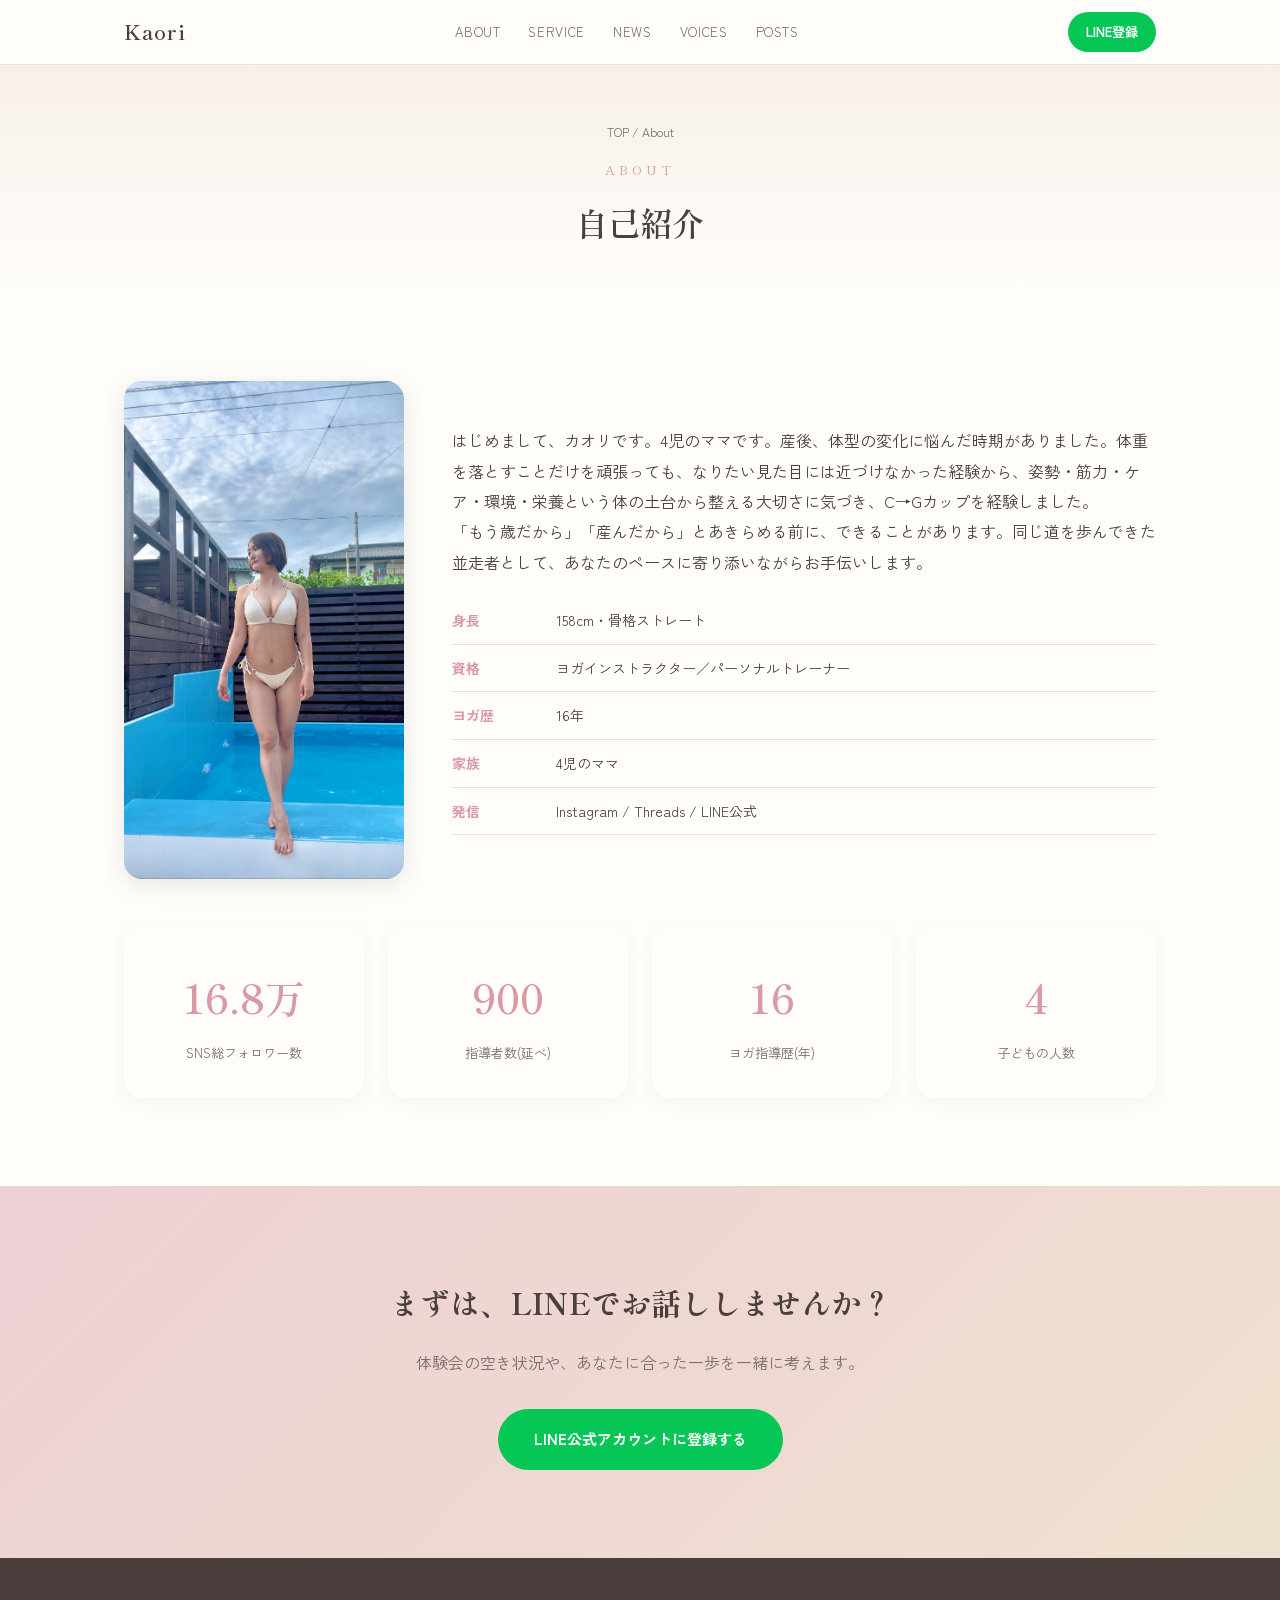
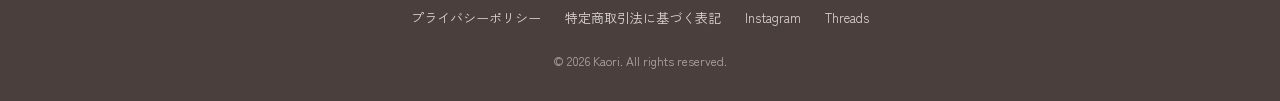
==== about.html @ bdfbbbd7 "CVサイト初版 自己紹介・サービス紹介・お知らせ・受講生の声・おすすめ投稿の5ページ構成  Co-Authored-By: Claude Sonnet 5 <noreply@anthropic.com" ====
<!DOCTYPE html>
<html lang="ja">
<head>
<meta charset="UTF-8">
<meta name="viewport" content="width=device-width, initial-scale=1.0">
<title>自己紹介｜カオリ</title>
<meta name="description" content="4児のママ・カオリのプロフィール。産後の体型変化をきっかけに、姿勢・筋力・ケア・環境・栄養から整える育乳ボディメイクでC→Gカップを経験しました。">
<link rel="stylesheet" href="style.css">
</head>
<body>

<header class="site-header">
  <div class="wrap">
    <a href="index.html" class="logo">Kaori</a>
    <nav class="nav-links">
      <a href="about.html">ABOUT</a>
      <a href="service.html">SERVICE</a>
      <a href="news.html">NEWS</a>
      <a href="voices.html">VOICES</a>
      <a href="posts.html">POSTS</a>
    </nav>
    <a href="https://lin.ee/Obkgg8k" class="header-cta" target="_blank" rel="noopener">LINE登録</a>
  </div>
</header>

<section class="page-hero">
  <div class="wrap">
    <p class="breadcrumb"><a href="index.html">TOP</a> / About</p>
    <p class="en">About</p>
    <h1>自己紹介</h1>
  </div>
</section>

<section>
  <div class="wrap">
    <div class="about-grid">
      <img src="assets/IMG_3748.jpeg" alt="カオリ プロフィール写真" class="about-photo">
      <div>
        <p>はじめまして、カオリです。4児のママです。産後、体型の変化に悩んだ時期がありました。体重を落とすことだけを頑張っても、なりたい見た目には近づけなかった経験から、姿勢・筋力・ケア・環境・栄養という体の土台から整える大切さに気づき、C→Gカップを経験しました。</p>
        <p>「もう歳だから」「産んだから」とあきらめる前に、できることがあります。同じ道を歩んできた並走者として、あなたのペースに寄り添いながらお手伝いします。</p>
        <ul class="about-list">
          <li><strong>身長</strong>158cm・骨格ストレート</li>
          <li><strong>資格</strong>ヨガインストラクター／パーソナルトレーナー</li>
          <li><strong>ヨガ歴</strong>16年</li>
          <li><strong>家族</strong>4児のママ</li>
          <li><strong>発信</strong>Instagram / Threads / LINE公式</li>
        </ul>
      </div>
    </div>
    <div class="numbers-grid" style="margin-top:48px;">
      <div class="number-card"><div class="num">16.8万</div><div class="label">SNS総フォロワー数</div></div>
      <div class="number-card"><div class="num">900</div><div class="label">指導者数(延べ)</div></div>
      <div class="number-card"><div class="num">16</div><div class="label">ヨガ指導歴(年)</div></div>
      <div class="number-card"><div class="num">4</div><div class="label">子どもの人数</div></div>
    </div>
  </div>
</section>

<section class="final-cta">
  <div class="wrap">
    <h2>まずは、LINEでお話ししませんか？</h2>
    <p>体験会の空き状況や、あなたに合った一歩を一緒に考えます。</p>
    <a href="https://lin.ee/Obkgg8k" class="btn btn-line" target="_blank" rel="noopener">LINE公式アカウントに登録する</a>
  </div>
</section>

<footer>
  <div class="wrap">
    <div class="foot-links">
      <a href="privacy.html">プライバシーポリシー</a>
      <a href="tokusho.html">特定商取引法に基づく表記</a>
      <a href="https://www.instagram.com/" target="_blank" rel="noopener">Instagram</a>
      <a href="https://www.threads.net/" target="_blank" rel="noopener">Threads</a>
    </div>
    <p class="copyright">&copy; 2026 Kaori. All rights reserved.</p>
  </div>
</footer>

</body>
</html>
---- style.css ----
@import url('https://fonts.googleapis.com/css2?family=Shippori+Mincho:wght@400;500;600&family=Zen+Kaku+Gothic+New:wght@400;500;700&display=swap');

:root {
  --pink: #eecfd4;
  --pink-deep: #d99aa4;
  --beige: #f7f0e8;
  --beige-deep: #eee1cf;
  --ink: #4a3f3d;
  --ink-soft: #7a6d6a;
  --white: #fffdfa;
  --line-green: #06c755;
  --radius: 18px;
  --serif: 'Shippori Mincho', serif;
  --sans: 'Zen Kaku Gothic New', sans-serif;
}

* { box-sizing: border-box; margin: 0; padding: 0; }

html { scroll-behavior: smooth; }

body {
  font-family: var(--sans);
  color: var(--ink);
  background: var(--white);
  line-height: 1.9;
  font-size: 16px;
  -webkit-font-smoothing: antialiased;
}

img { max-width: 100%; display: block; }

.wrap { max-width: 1080px; margin: 0 auto; padding: 0 24px; }

a { color: inherit; text-decoration: none; }

/* ---------- placeholder photo boxes ---------- */
.ph {
  display: flex;
  align-items: center;
  justify-content: center;
  text-align: center;
  background: repeating-linear-gradient(135deg, var(--beige-deep), var(--beige-deep) 10px, var(--beige) 10px, var(--beige) 20px);
  border: 1px dashed var(--pink-deep);
  border-radius: var(--radius);
  color: var(--ink-soft);
  font-size: 13px;
  padding: 16px;
  line-height: 1.6;
}

/* ---------- header ---------- */
.site-header {
  position: sticky;
  top: 0;
  z-index: 100;
  background: rgba(255, 253, 250, 0.92);
  backdrop-filter: blur(6px);
  border-bottom: 1px solid var(--beige-deep);
}
.site-header .wrap {
  display: flex;
  align-items: center;
  justify-content: space-between;
  height: 64px;
}
.logo {
  font-family: var(--serif);
  font-size: 20px;
  letter-spacing: 0.05em;
  font-weight: 600;
}
.nav-links {
  display: flex;
  gap: 28px;
  font-size: 13px;
  letter-spacing: 0.05em;
}
.nav-links a { color: var(--ink-soft); }
.nav-links a:hover { color: var(--pink-deep); }
.header-cta {
  display: inline-flex;
  align-items: center;
  gap: 6px;
  background: var(--line-green);
  color: #fff;
  padding: 8px 18px;
  border-radius: 999px;
  font-size: 13px;
  font-weight: 700;
}
.nav-toggle { display: none; }

/* ---------- hero ---------- */
.hero {
  padding: 64px 0 56px;
  background: linear-gradient(180deg, var(--beige) 0%, var(--white) 100%);
  text-align: center;
}
.hero .ph {
  width: 220px;
  height: 220px;
  border-radius: 50%;
  margin: 0 auto 28px;
}
.hero-photo {
  width: 220px;
  height: 220px;
  border-radius: 50%;
  object-fit: cover;
  margin: 0 auto 28px;
  box-shadow: 0 6px 24px rgba(74,63,61,0.12);
}
.hero .eyebrow {
  font-size: 13px;
  letter-spacing: 0.2em;
  color: var(--pink-deep);
  font-weight: 700;
  margin-bottom: 14px;
}
.hero h1 {
  font-family: var(--serif);
  font-size: clamp(28px, 5vw, 44px);
  font-weight: 600;
  line-height: 1.5;
  margin-bottom: 18px;
}
.hero h1 span { color: var(--pink-deep); }
.hero p.lead {
  max-width: 520px;
  margin: 0 auto 32px;
  color: var(--ink-soft);
  font-size: 15px;
}

/* ---------- page hero (サブページ見出し) ---------- */
.page-hero {
  padding: 56px 0 40px;
  background: linear-gradient(180deg, var(--beige) 0%, var(--white) 100%);
  text-align: center;
}
.page-hero .en {
  font-family: var(--serif);
  font-size: 13px;
  letter-spacing: 0.3em;
  color: var(--pink-deep);
  text-transform: uppercase;
  margin-bottom: 10px;
}
.page-hero h1 {
  font-family: var(--serif);
  font-size: clamp(24px, 4vw, 32px);
  font-weight: 600;
}
.breadcrumb {
  font-size: 12px;
  color: var(--ink-soft);
  margin-bottom: 14px;
}
.breadcrumb a { color: var(--ink-soft); }
.breadcrumb a:hover { color: var(--pink-deep); }

/* ---------- summary cards (トップページ:各ページへの導線) ---------- */
.summary-grid {
  display: grid;
  grid-template-columns: repeat(auto-fit, minmax(220px, 1fr));
  gap: 20px;
}
.summary-card {
  background: var(--white);
  border-radius: var(--radius);
  padding: 28px 24px;
  box-shadow: 0 4px 18px rgba(74,63,61,0.06);
  display: flex;
  flex-direction: column;
}
.summary-card .en {
  font-family: var(--serif);
  font-size: 12px;
  letter-spacing: 0.2em;
  color: var(--pink-deep);
  margin-bottom: 10px;
}
.summary-card h3 { font-size: 16px; margin-bottom: 10px; }
.summary-card p.teaser { font-size: 13px; color: var(--ink-soft); margin-bottom: 20px; flex: 1; }
.summary-card .read-more { font-size: 13px; font-weight: 700; color: var(--pink-deep); }
.btn {
  display: inline-flex;
  align-items: center;
  gap: 8px;
  padding: 16px 36px;
  border-radius: 999px;
  font-weight: 700;
  font-size: 15px;
  transition: transform 0.15s ease, box-shadow 0.15s ease;
}
.btn:hover { transform: translateY(-2px); box-shadow: 0 8px 20px rgba(0,0,0,0.08); }
.btn-line { background: var(--line-green); color: #fff; }
.btn-outline { background: transparent; color: var(--pink-deep); border: 1.5px solid var(--pink-deep); }

/* ---------- section shell ---------- */
section { padding: 88px 0; }
.section-head { text-align: center; margin-bottom: 48px; }
.section-head .en {
  font-family: var(--serif);
  font-size: 13px;
  letter-spacing: 0.3em;
  color: var(--pink-deep);
  text-transform: uppercase;
  margin-bottom: 8px;
}
.section-head h2 {
  font-family: var(--serif);
  font-size: clamp(24px, 4vw, 32px);
  font-weight: 600;
}
.bg-beige { background: var(--beige); }

/* ---------- message ---------- */
.message p { max-width: 640px; margin: 0 auto 20px; }
.message { text-align: center; }

/* ---------- about ---------- */
.about-grid {
  display: grid;
  grid-template-columns: 280px 1fr;
  gap: 48px;
  align-items: center;
}
.about-grid .ph { aspect-ratio: 3/4; }
.about-photo {
  width: 100%;
  aspect-ratio: 9/16;
  object-fit: cover;
  object-position: center top;
  border-radius: var(--radius);
  box-shadow: 0 6px 24px rgba(74,63,61,0.12);
}
.about-list {
  list-style: none;
  margin-top: 20px;
}
.about-list li {
  padding: 10px 0;
  border-bottom: 1px solid var(--beige-deep);
  font-size: 14px;
  display: flex;
  gap: 12px;
}
.about-list li strong {
  color: var(--pink-deep);
  min-width: 92px;
  flex-shrink: 0;
}

/* ---------- numbers ---------- */
.numbers-grid {
  display: grid;
  grid-template-columns: repeat(auto-fit, minmax(160px, 1fr));
  gap: 24px;
  text-align: center;
}
.number-card {
  background: var(--white);
  border-radius: var(--radius);
  padding: 32px 16px;
  box-shadow: 0 4px 18px rgba(74,63,61,0.06);
}
.number-card .num {
  font-family: var(--serif);
  font-size: 40px;
  color: var(--pink-deep);
  font-weight: 600;
}
.number-card .label { font-size: 13px; color: var(--ink-soft); margin-top: 6px; }
.numbers-note {
  text-align: center;
  font-size: 12px;
  color: var(--ink-soft);
  margin-top: 16px;
}

/* ---------- method ---------- */
.method-steps {
  display: grid;
  gap: 20px;
}
.step {
  display: grid;
  grid-template-columns: 72px 1fr;
  gap: 20px;
  align-items: center;
  background: var(--white);
  border-radius: var(--radius);
  padding: 22px 26px;
  box-shadow: 0 4px 18px rgba(74,63,61,0.06);
}
.step .n {
  font-family: var(--serif);
  font-size: 32px;
  color: var(--pink);
  font-weight: 600;
  text-align: center;
}
.step h3 { font-size: 16px; margin-bottom: 4px; }
.step p { font-size: 13px; color: var(--ink-soft); }

/* ---------- service ---------- */
.service-card {
  background: var(--white);
  border-radius: var(--radius);
  overflow: hidden;
  box-shadow: 0 6px 24px rgba(74,63,61,0.08);
  max-width: 760px;
  margin: 0 auto;
}
.service-card .ph { height: 220px; border-radius: 0; }
.service-body { padding: 32px; }
.service-body h3 { font-family: var(--serif); font-size: 22px; margin-bottom: 12px; }
.service-body p { color: var(--ink-soft); font-size: 14px; margin-bottom: 20px; }
.timeline {
  list-style: none;
  display: grid;
  gap: 10px;
  margin-bottom: 24px;
}
.timeline li {
  display: flex;
  gap: 14px;
  font-size: 14px;
  align-items: baseline;
}
.timeline .date {
  font-weight: 700;
  color: var(--pink-deep);
  min-width: 100px;
  flex-shrink: 0;
}

/* ---------- voices ---------- */
.voices-grid {
  display: grid;
  grid-template-columns: repeat(auto-fit, minmax(240px, 1fr));
  gap: 24px;
}
.voice-card {
  background: var(--white);
  border-radius: var(--radius);
  padding: 26px;
  box-shadow: 0 4px 18px rgba(74,63,61,0.06);
}
.voice-card .ph {
  width: 56px;
  height: 56px;
  border-radius: 50%;
  margin-bottom: 14px;
  font-size: 10px;
  padding: 6px;
}
.voice-card p.quote { font-size: 14px; margin-bottom: 14px; }
.voice-card .who { font-size: 12px; color: var(--ink-soft); }

/* ---------- news ---------- */
.news-list {
  list-style: none;
  max-width: 720px;
  margin: 0 auto;
  border-top: 1px solid var(--beige-deep);
}
.news-item {
  display: flex;
  gap: 24px;
  align-items: baseline;
  padding: 20px 4px;
  border-bottom: 1px solid var(--beige-deep);
}
.news-item .date {
  font-family: var(--serif);
  font-size: 13px;
  color: var(--pink-deep);
  min-width: 96px;
  flex-shrink: 0;
}
.news-item .tag {
  font-size: 11px;
  color: var(--pink-deep);
  border: 1px solid var(--pink-deep);
  border-radius: 999px;
  padding: 2px 10px;
  margin-right: 10px;
  white-space: nowrap;
}
.news-item .title { font-size: 14px; }
.news-item a.title-link { color: var(--ink); }
.news-item a.title-link:hover { color: var(--pink-deep); }

/* ---------- posts (おすすめ投稿) ---------- */
.posts-grid {
  display: grid;
  grid-template-columns: repeat(auto-fit, minmax(260px, 1fr));
  gap: 24px;
}
.post-card {
  background: var(--white);
  border-radius: var(--radius);
  overflow: hidden;
  box-shadow: 0 4px 18px rgba(74,63,61,0.06);
  display: flex;
  flex-direction: column;
}
.post-card .ph { aspect-ratio: 16/10; border-radius: 0; font-size: 11px; }
.post-card-body { padding: 20px; flex: 1; display: flex; flex-direction: column; }
.post-card .platform {
  font-size: 11px;
  color: var(--pink-deep);
  font-weight: 700;
  letter-spacing: 0.05em;
  margin-bottom: 8px;
}
.post-card h3 { font-size: 15px; line-height: 1.6; margin-bottom: 10px; }
.post-card p.excerpt { font-size: 13px; color: var(--ink-soft); margin-bottom: 16px; flex: 1; }
.post-card .read-more { font-size: 13px; font-weight: 700; color: var(--pink-deep); }

/* ---------- final cta ---------- */
.final-cta {
  text-align: center;
  background: linear-gradient(135deg, var(--pink) 0%, var(--beige-deep) 100%);
}
.final-cta h2 {
  font-family: var(--serif);
  font-size: clamp(22px, 4vw, 30px);
  margin-bottom: 16px;
}
.final-cta p { color: var(--ink-soft); margin-bottom: 32px; }

/* ---------- footer ---------- */
footer {
  background: var(--ink);
  color: var(--beige);
  padding: 48px 0 28px;
  text-align: center;
  font-size: 13px;
}
footer .foot-links {
  display: flex;
  justify-content: center;
  gap: 24px;
  margin-bottom: 20px;
  flex-wrap: wrap;
}
footer .foot-links a { color: var(--beige); opacity: 0.85; }
footer .foot-links a:hover { opacity: 1; }
footer .copyright { opacity: 0.6; font-size: 12px; }

/* ---------- responsive ---------- */
@media (max-width: 760px) {
  .nav-links { display: none; }
  .about-grid { grid-template-columns: 1fr; }
  .about-grid .ph { max-width: 240px; margin: 0 auto; }
  .about-photo { max-width: 240px; margin: 0 auto; display: block; }
  section { padding: 64px 0; }
  .step { grid-template-columns: 48px 1fr; padding: 18px; }
  .news-item { flex-direction: column; gap: 6px; }
  .news-item .date { min-width: auto; }
}
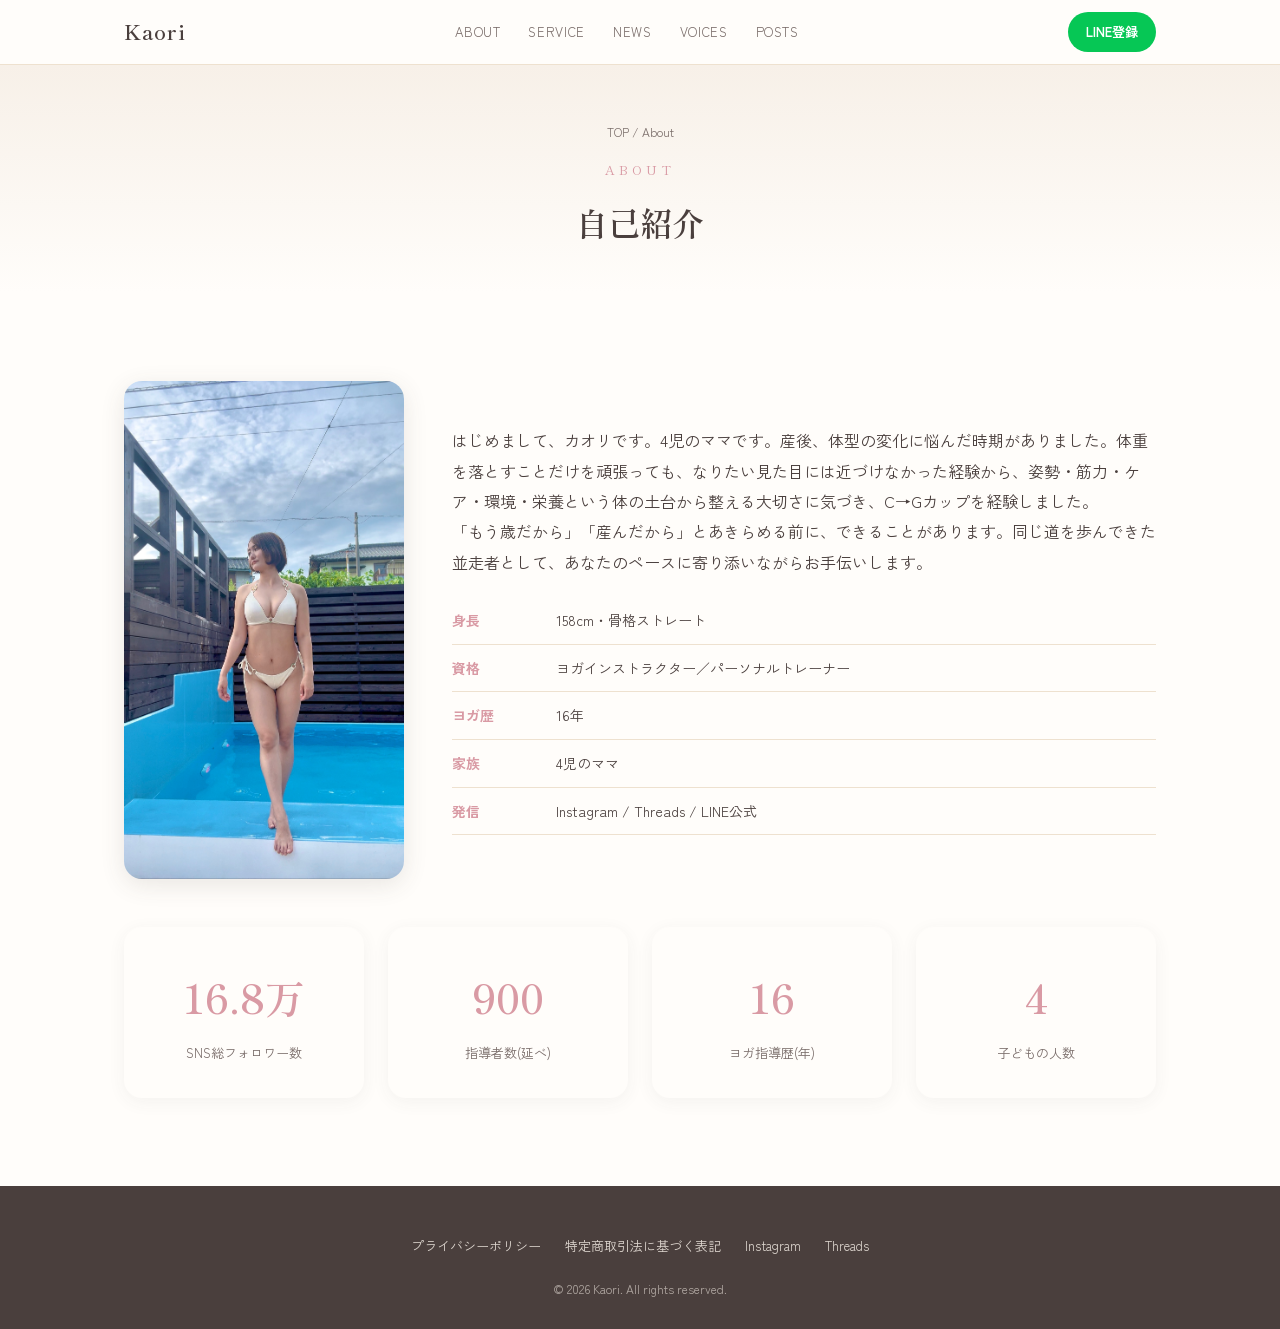
==== commit 7190761e: "コンテンツ更新 - 実績数字を反映(フォロワー16.8万・指導者数900) - 体験会の日程を終了扱いに更新 - 受講生の声をYouTube対談動画3本に変更 - 最終CTAブロックを全ページから削除" ====
--- a/about.html
+++ b/about.html
@@ -56,14 +56,6 @@
   </div>
 </section>
 
-<section class="final-cta">
-  <div class="wrap">
-    <h2>まずは、LINEでお話ししませんか？</h2>
-    <p>体験会の空き状況や、あなたに合った一歩を一緒に考えます。</p>
-    <a href="https://lin.ee/Obkgg8k" class="btn btn-line" target="_blank" rel="noopener">LINE公式アカウントに登録する</a>
-  </div>
-</section>
-
 <footer>
   <div class="wrap">
     <div class="foot-links">
--- a/style.css
+++ b/style.css
@@ -359,6 +359,39 @@
 .voice-card p.quote { font-size: 14px; margin-bottom: 14px; }
 .voice-card .who { font-size: 12px; color: var(--ink-soft); }
 
+/* ---------- video (対談動画) ---------- */
+.video-grid {
+  display: grid;
+  grid-template-columns: repeat(auto-fit, minmax(280px, 1fr));
+  gap: 28px;
+}
+.video-card {
+  background: var(--white);
+  border-radius: var(--radius);
+  overflow: hidden;
+  box-shadow: 0 4px 18px rgba(74,63,61,0.06);
+}
+.video-embed {
+  position: relative;
+  width: 100%;
+  aspect-ratio: 16/9;
+  background: var(--beige-deep);
+}
+.video-embed iframe {
+  position: absolute;
+  inset: 0;
+  width: 100%;
+  height: 100%;
+  border: 0;
+}
+.video-embed.ph {
+  border-radius: 0;
+  aspect-ratio: 16/9;
+}
+.video-card-body { padding: 20px 22px; }
+.video-card h3 { font-size: 15px; margin-bottom: 6px; }
+.video-card p.desc { font-size: 13px; color: var(--ink-soft); }
+
 /* ---------- news ---------- */
 .news-list {
   list-style: none;
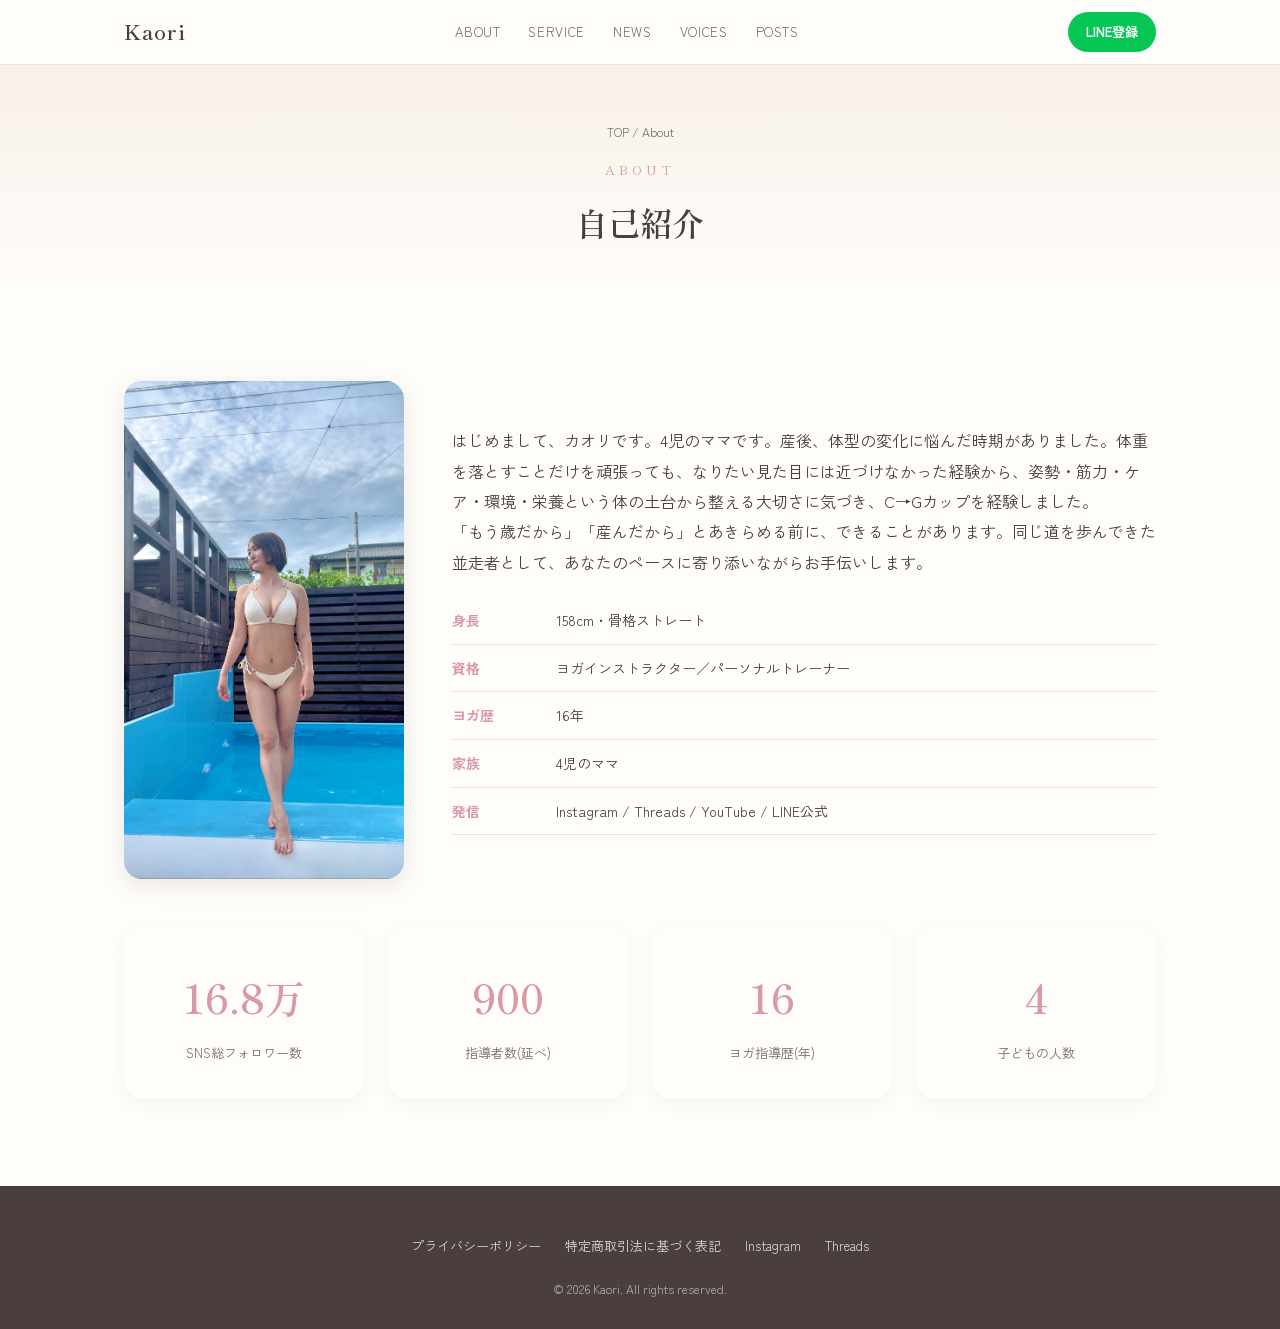
==== commit ba2e872d: "自己紹介の発信一覧にYouTubeを追加 Co-Authored-By: Claude Sonnet 5 <noreply@anthropic.com>" ====
--- a/about.html
+++ b/about.html
@@ -43,7 +43,7 @@
           <li><strong>資格</strong>ヨガインストラクター／パーソナルトレーナー</li>
           <li><strong>ヨガ歴</strong>16年</li>
           <li><strong>家族</strong>4児のママ</li>
-          <li><strong>発信</strong>Instagram / Threads / LINE公式</li>
+          <li><strong>発信</strong>Instagram / Threads / YouTube / LINE公式</li>
         </ul>
       </div>
     </div>
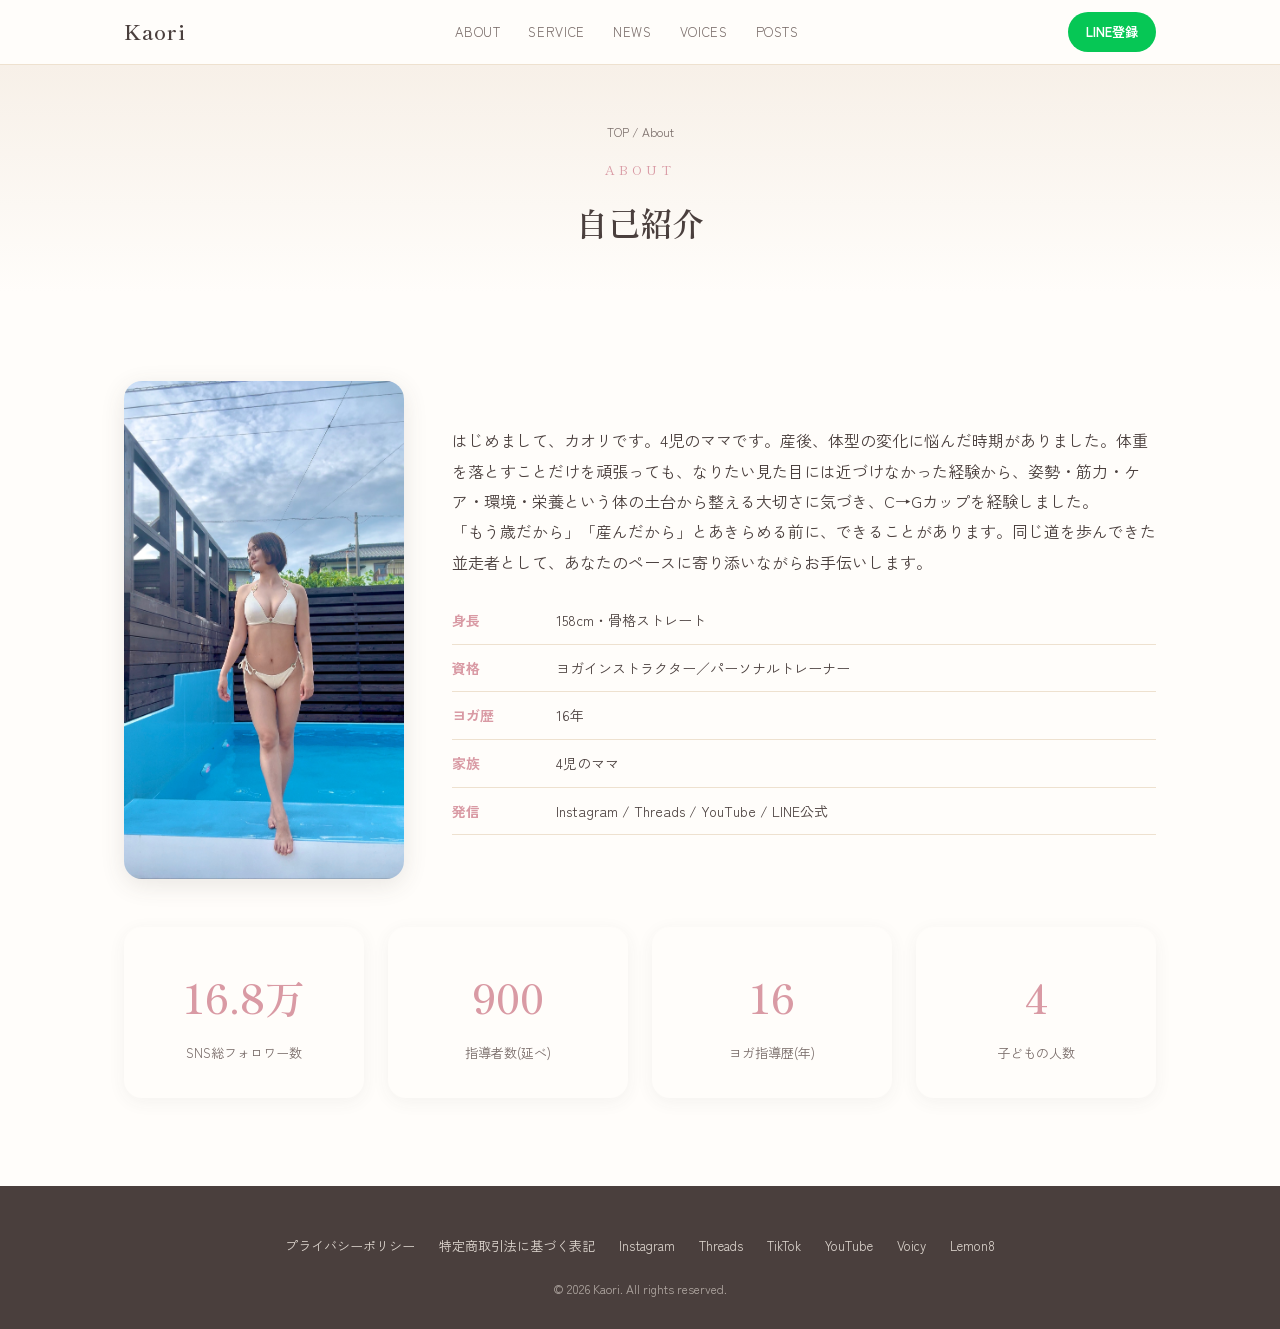
==== commit 3aa8af01: "フッターにTikTok・YouTube・Voicy・Lemon8のリンクを追加 Co-Authored-By: Claude Sonnet 5 <noreply@anthropic.com>" ====
--- a/about.html
+++ b/about.html
@@ -63,6 +63,10 @@
       <a href="tokusho.html">特定商取引法に基づく表記</a>
       <a href="https://www.instagram.com/" target="_blank" rel="noopener">Instagram</a>
       <a href="https://www.threads.net/" target="_blank" rel="noopener">Threads</a>
+      <a href="https://www.tiktok.com/@kaoriyoga" target="_blank" rel="noopener">TikTok</a>
+      <a href="https://www.youtube.com/channel/UCSqtzgp2UL3KPGcEwuLxXUw" target="_blank" rel="noopener">YouTube</a>
+      <a href="https://voicy.jp/channel/821914" target="_blank" rel="noopener">Voicy</a>
+      <a href="https://v.lemon8-app.com/s/ZrhhdZspR" target="_blank" rel="noopener">Lemon8</a>
     </div>
     <p class="copyright">&copy; 2026 Kaori. All rights reserved.</p>
   </div>
--- a/style.css
+++ b/style.css
@@ -314,6 +314,12 @@
   margin: 0 auto;
 }
 .service-card .ph { height: 220px; border-radius: 0; }
+.service-card .cover-photo {
+  width: 100%;
+  aspect-ratio: 1/1;
+  object-fit: cover;
+  display: block;
+}
 .service-body { padding: 32px; }
 .service-body h3 { font-family: var(--serif); font-size: 22px; margin-bottom: 12px; }
 .service-body p { color: var(--ink-soft); font-size: 14px; margin-bottom: 20px; }
@@ -388,6 +394,52 @@
   border-radius: 0;
   aspect-ratio: 16/9;
 }
+.video-thumb-link {
+  position: absolute;
+  inset: 0;
+  display: block;
+}
+.video-thumb-link img {
+  width: 100%;
+  height: 100%;
+  object-fit: cover;
+}
+.video-thumb-link .play-icon {
+  position: absolute;
+  top: 50%;
+  left: 50%;
+  transform: translate(-50%, -50%);
+  width: 64px;
+  height: 64px;
+  border-radius: 50%;
+  background: rgba(20,20,20,0.72);
+  display: flex;
+  align-items: center;
+  justify-content: center;
+  transition: transform 0.15s ease, background 0.15s ease;
+}
+.video-thumb-link:hover .play-icon {
+  transform: translate(-50%, -50%) scale(1.08);
+  background: rgba(20,20,20,0.85);
+}
+.video-thumb-link .play-icon::after {
+  content: "";
+  border-style: solid;
+  border-width: 10px 0 10px 16px;
+  border-color: transparent transparent transparent #fff;
+  margin-left: 4px;
+}
+.video-thumb-link .yt-label {
+  position: absolute;
+  right: 12px;
+  bottom: 12px;
+  background: rgba(20,20,20,0.72);
+  color: #fff;
+  font-size: 11px;
+  font-weight: 700;
+  padding: 5px 10px;
+  border-radius: 999px;
+}
 .video-card-body { padding: 20px 22px; }
 .video-card h3 { font-size: 15px; margin-bottom: 6px; }
 .video-card p.desc { font-size: 13px; color: var(--ink-soft); }
@@ -429,8 +481,8 @@
 /* ---------- posts (おすすめ投稿) ---------- */
 .posts-grid {
   display: grid;
-  grid-template-columns: repeat(auto-fit, minmax(260px, 1fr));
-  gap: 24px;
+  grid-template-columns: repeat(auto-fit, minmax(135px, 1fr));
+  gap: 14px;
 }
 .post-card {
   background: var(--white);
@@ -441,17 +493,24 @@
   flex-direction: column;
 }
 .post-card .ph { aspect-ratio: 16/10; border-radius: 0; font-size: 11px; }
-.post-card-body { padding: 20px; flex: 1; display: flex; flex-direction: column; }
+.post-thumb {
+  width: 100%;
+  aspect-ratio: 1/1;
+  object-fit: cover;
+  object-position: center center;
+  display: block;
+}
+.post-card-body { padding: 12px; flex: 1; display: flex; flex-direction: column; }
 .post-card .platform {
-  font-size: 11px;
+  font-size: 10px;
   color: var(--pink-deep);
   font-weight: 700;
   letter-spacing: 0.05em;
-  margin-bottom: 8px;
-}
-.post-card h3 { font-size: 15px; line-height: 1.6; margin-bottom: 10px; }
-.post-card p.excerpt { font-size: 13px; color: var(--ink-soft); margin-bottom: 16px; flex: 1; }
-.post-card .read-more { font-size: 13px; font-weight: 700; color: var(--pink-deep); }
+  margin-bottom: 6px;
+}
+.post-card h3 { font-size: 13px; line-height: 1.5; margin-bottom: 8px; }
+.post-card p.excerpt { font-size: 12px; color: var(--ink-soft); margin-bottom: 12px; flex: 1; line-height: 1.6; }
+.post-card .read-more { font-size: 12px; font-weight: 700; color: var(--pink-deep); }
 
 /* ---------- final cta ---------- */
 .final-cta {
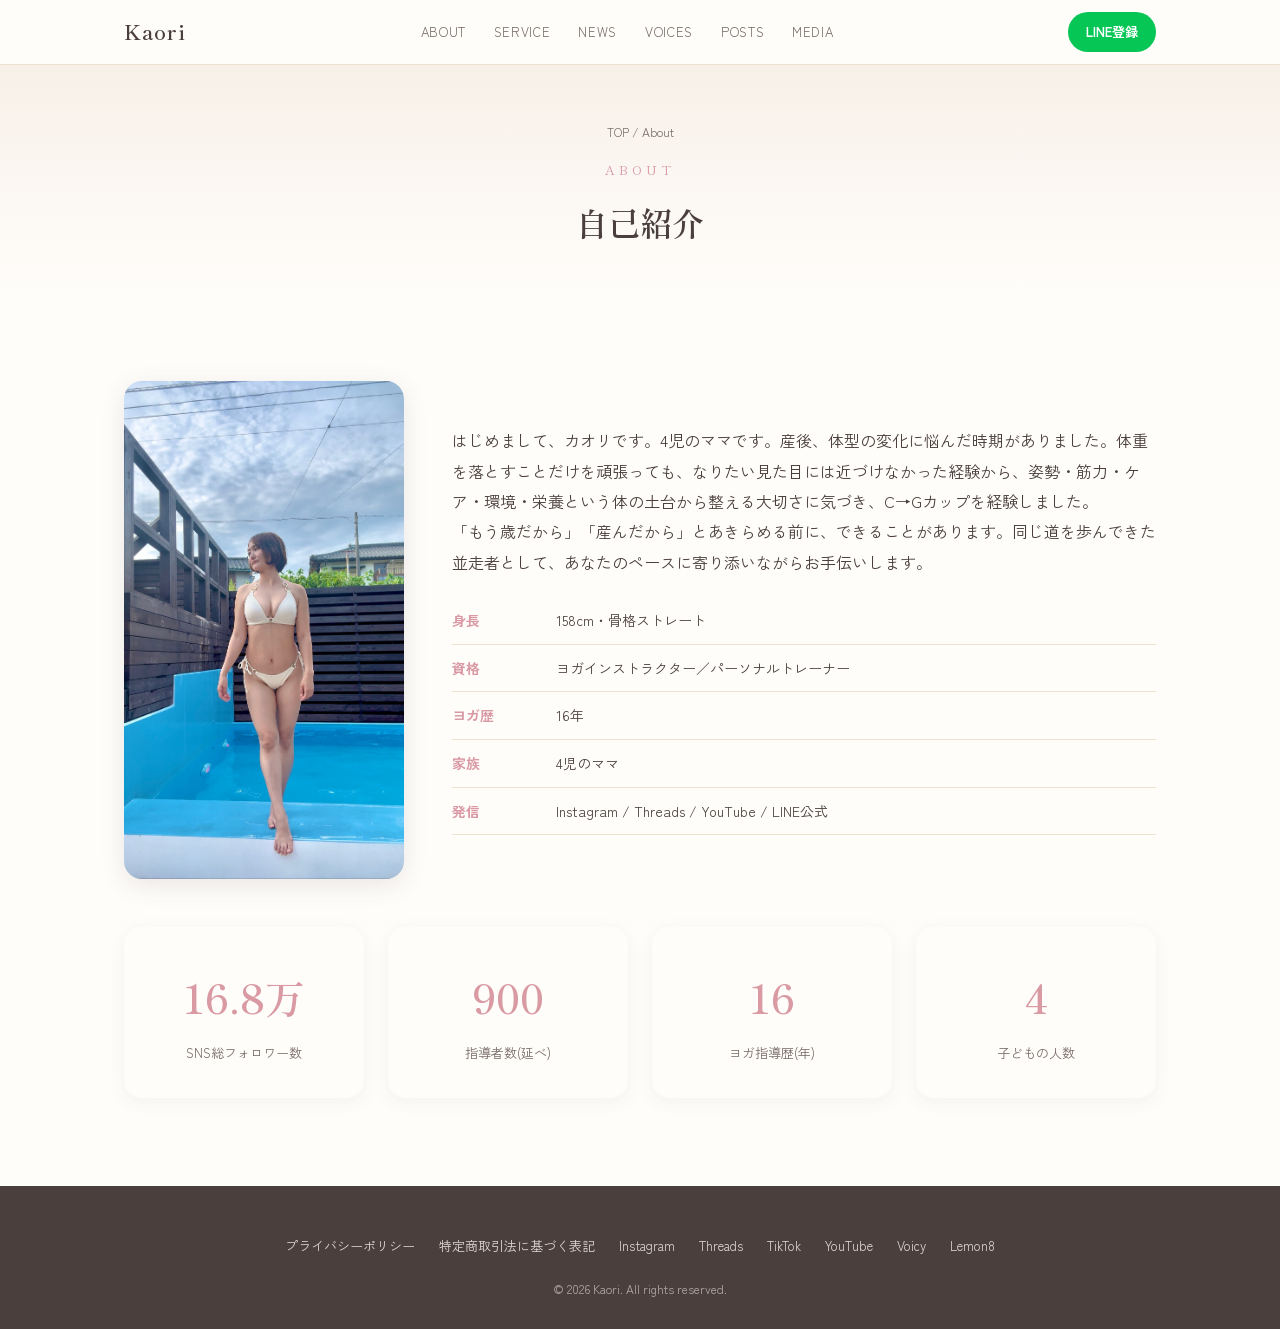
==== commit 168f9e78: "掲載メディア紹介ページを追加 media.htmlを新設し、全ページのナビとトップページの概要カードに追加。内容は仮のプレースホルダー  Co-Authored-By: Claude Sonnet 5" ====
--- a/about.html
+++ b/about.html
@@ -18,6 +18,7 @@
       <a href="news.html">NEWS</a>
       <a href="voices.html">VOICES</a>
       <a href="posts.html">POSTS</a>
+      <a href="media.html">MEDIA</a>
     </nav>
     <a href="https://lin.ee/Obkgg8k" class="header-cta" target="_blank" rel="noopener">LINE登録</a>
   </div>
--- a/style.css
+++ b/style.css
@@ -512,6 +512,27 @@
 .post-card p.excerpt { font-size: 12px; color: var(--ink-soft); margin-bottom: 12px; flex: 1; line-height: 1.6; }
 .post-card .read-more { font-size: 12px; font-weight: 700; color: var(--pink-deep); }
 
+/* ---------- media (掲載メディア) ---------- */
+.media-grid {
+  display: grid;
+  grid-template-columns: repeat(auto-fit, minmax(220px, 1fr));
+  gap: 24px;
+}
+.media-card {
+  background: var(--white);
+  border-radius: var(--radius);
+  overflow: hidden;
+  box-shadow: 0 4px 18px rgba(74,63,61,0.06);
+  display: flex;
+  flex-direction: column;
+}
+.media-card .ph { aspect-ratio: 3/2; border-radius: 0; }
+.media-card-body { padding: 20px; flex: 1; display: flex; flex-direction: column; }
+.media-card .outlet { font-size: 11px; color: var(--pink-deep); font-weight: 700; letter-spacing: 0.05em; margin-bottom: 8px; }
+.media-card h3 { font-size: 15px; line-height: 1.6; margin-bottom: 10px; }
+.media-card p.desc { font-size: 13px; color: var(--ink-soft); margin-bottom: 16px; flex: 1; }
+.media-card .read-more { font-size: 13px; font-weight: 700; color: var(--pink-deep); }
+
 /* ---------- final cta ---------- */
 .final-cta {
   text-align: center;
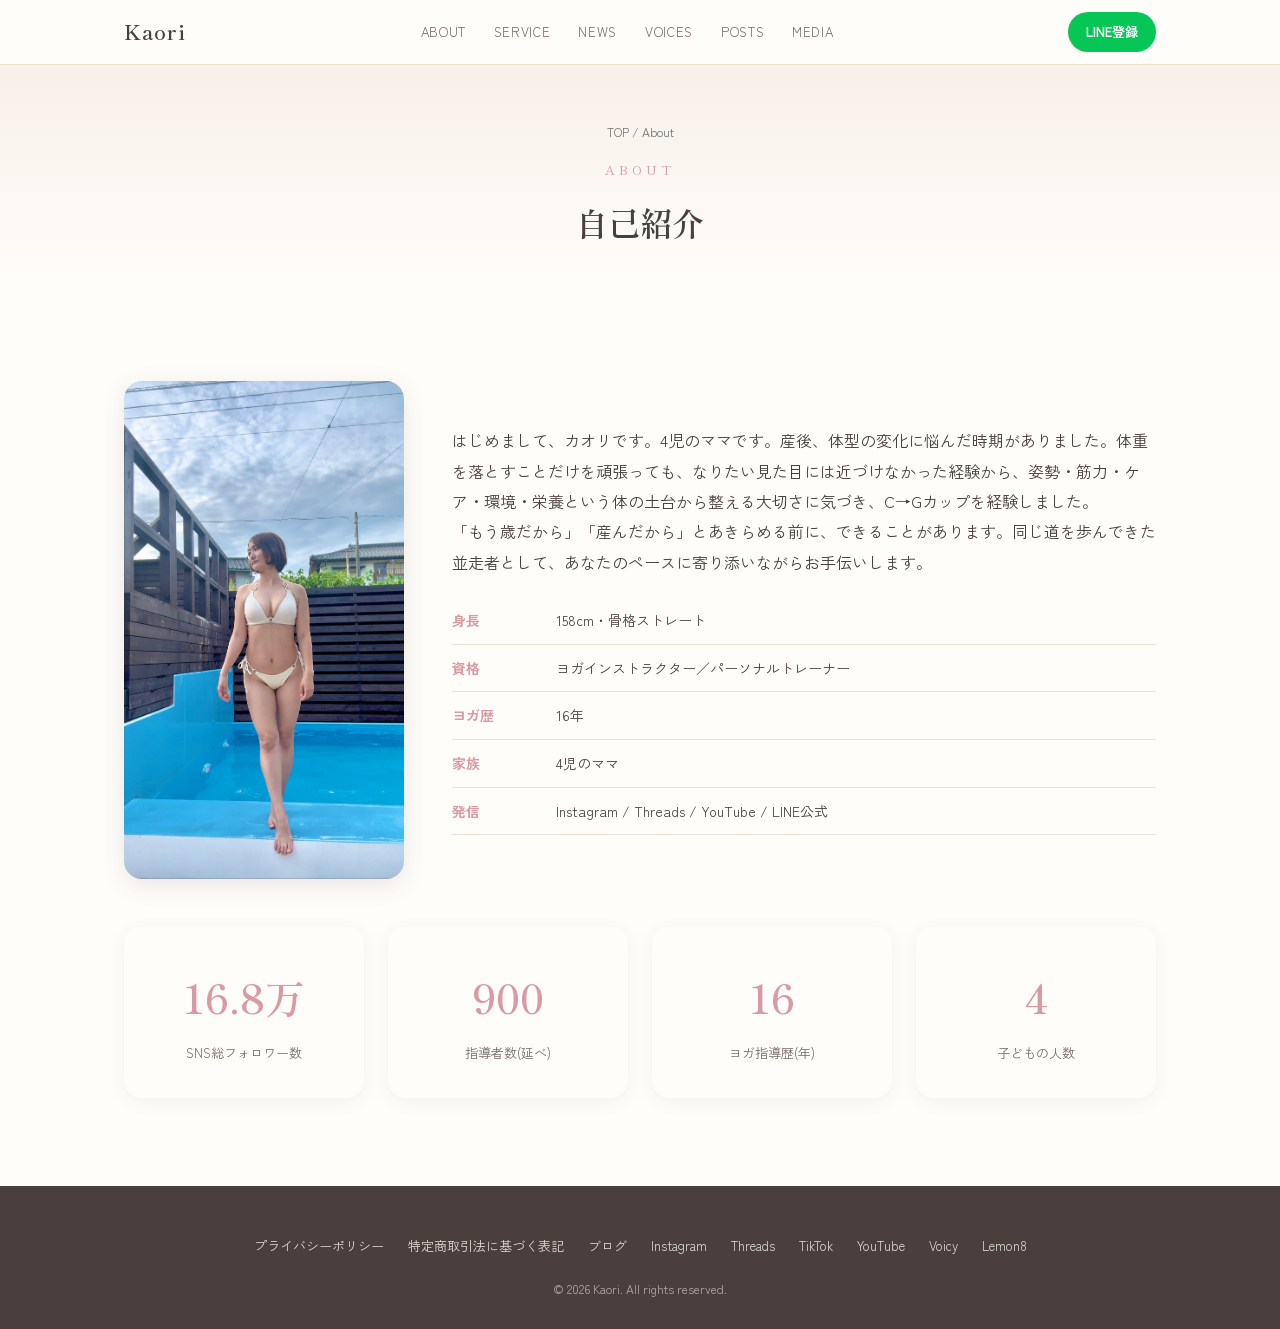
==== commit c7891365: "フッターにブログリンクを追加、掲載メディアにウェブ記事カテゴリを新設 - 全ページのフッターに https://k-bust-bodymake.com/ へのブログリンクを追加 - media.htm" ====
--- a/about.html
+++ b/about.html
@@ -62,6 +62,7 @@
     <div class="foot-links">
       <a href="privacy.html">プライバシーポリシー</a>
       <a href="tokusho.html">特定商取引法に基づく表記</a>
+      <a href="https://k-bust-bodymake.com/" target="_blank" rel="noopener">ブログ</a>
       <a href="https://www.instagram.com/" target="_blank" rel="noopener">Instagram</a>
       <a href="https://www.threads.net/" target="_blank" rel="noopener">Threads</a>
       <a href="https://www.tiktok.com/@kaoriyoga" target="_blank" rel="noopener">TikTok</a>
--- a/style.css
+++ b/style.css
@@ -533,6 +533,61 @@
 .media-card p.desc { font-size: 13px; color: var(--ink-soft); margin-bottom: 16px; flex: 1; }
 .media-card .read-more { font-size: 13px; font-weight: 700; color: var(--pink-deep); }
 
+.mag-group { margin-bottom: 48px; }
+.mag-group h3 {
+  font-family: var(--serif);
+  font-size: 17px;
+  margin-bottom: 16px;
+  padding-bottom: 8px;
+  border-bottom: 1px solid var(--beige-deep);
+}
+.mag-cover-grid {
+  display: grid;
+  grid-template-columns: repeat(auto-fill, minmax(80px, 1fr));
+  gap: 8px;
+}
+.mag-cover-item { text-align: center; min-width: 0; }
+.mag-cover-item img {
+  width: 100%;
+  height: auto;
+  display: block;
+  border-radius: 6px;
+  box-shadow: 0 2px 10px rgba(74,63,61,0.1);
+}
+.mag-cover-item .cap {
+  margin-top: 6px;
+  font-size: 10px;
+  color: var(--ink-soft);
+  line-height: 1.4;
+}
+.mag-cover-item .mini-note {
+  margin-top: 4px;
+  font-size: 10px;
+  color: var(--pink-deep);
+  font-weight: 700;
+  line-height: 1.4;
+}
+.article-thumbs {
+  display: flex;
+  gap: 4px;
+  margin-top: 6px;
+}
+.article-thumbs img {
+  flex: 1;
+  min-width: 0;
+  aspect-ratio: 3/4;
+  object-fit: cover;
+  border-radius: 4px;
+  border: 1px solid var(--beige-deep);
+}
+.mag-cover-item .article-link {
+  display: inline-block;
+  margin-top: 4px;
+  color: var(--pink-deep);
+  font-weight: 700;
+  font-size: 10px;
+}
+
 /* ---------- final cta ---------- */
 .final-cta {
   text-align: center;
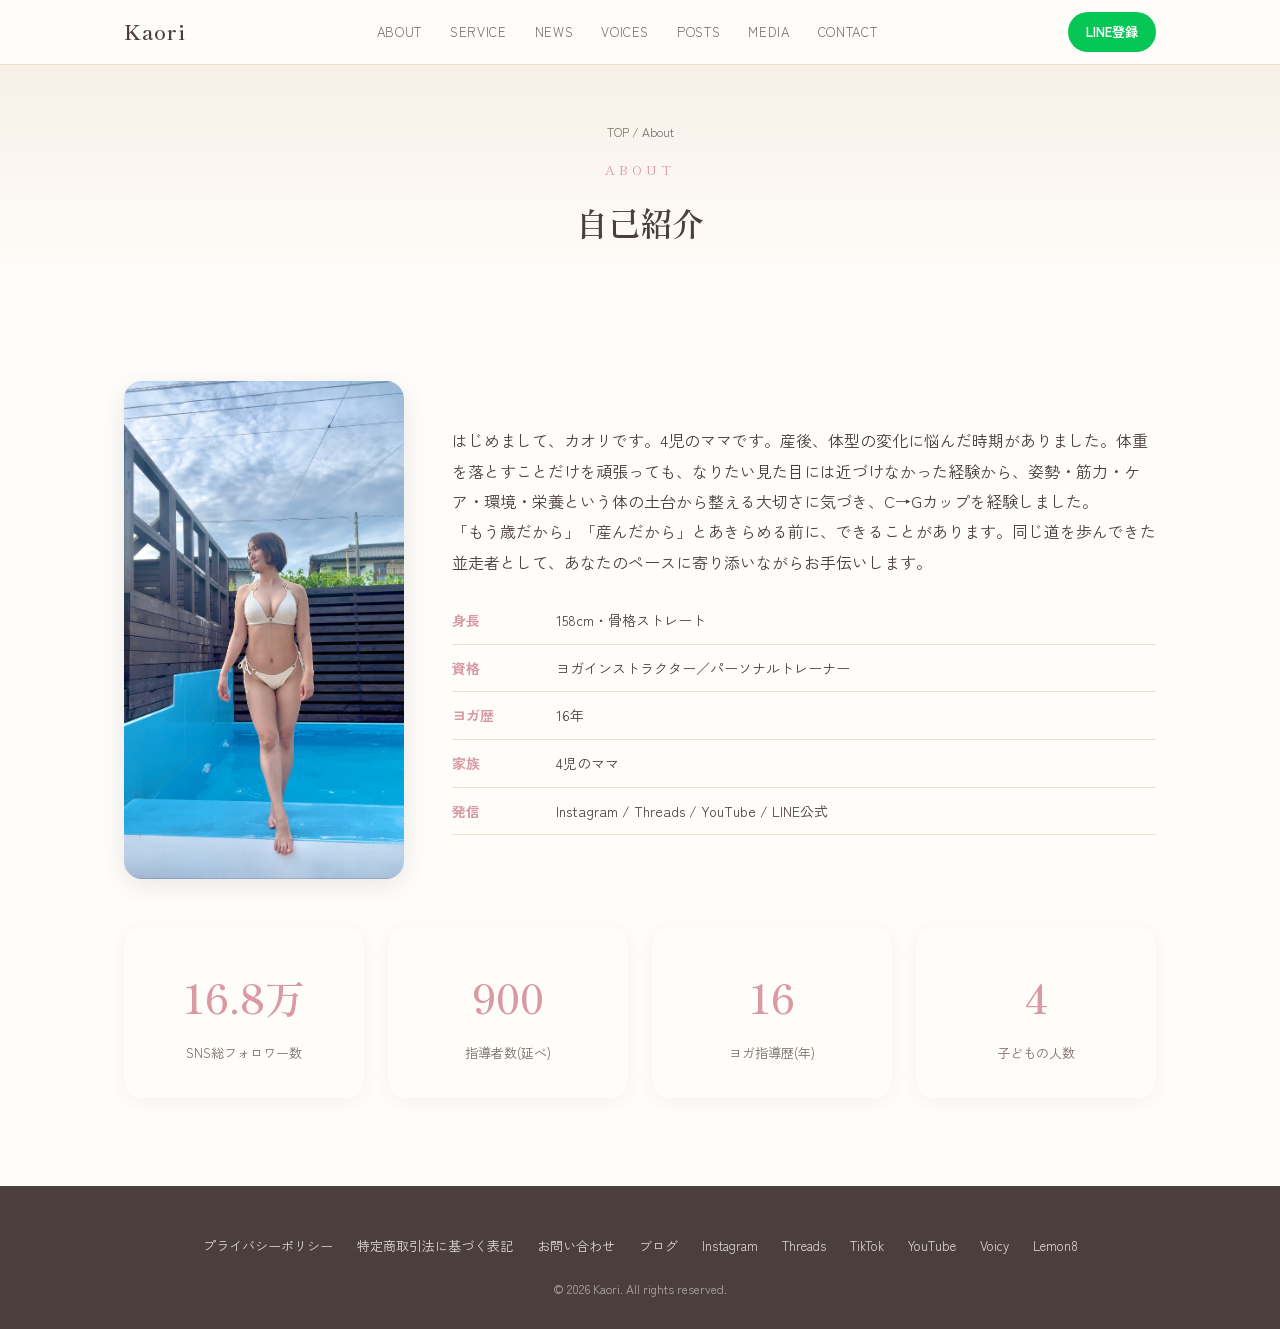
==== commit 05709977: "お問い合わせページを新設 LINE公式アカウント(メイン)とメールアドレスでの問い合わせ先を掲載。全ページのナビ・フッターにリンクを追加し、トップページの概要カードにも追加  Co-Authored-" ====
--- a/about.html
+++ b/about.html
@@ -19,6 +19,7 @@
       <a href="voices.html">VOICES</a>
       <a href="posts.html">POSTS</a>
       <a href="media.html">MEDIA</a>
+      <a href="contact.html">CONTACT</a>
     </nav>
     <a href="https://lin.ee/Obkgg8k" class="header-cta" target="_blank" rel="noopener">LINE登録</a>
   </div>
@@ -62,6 +63,7 @@
     <div class="foot-links">
       <a href="privacy.html">プライバシーポリシー</a>
       <a href="tokusho.html">特定商取引法に基づく表記</a>
+      <a href="contact.html">お問い合わせ</a>
       <a href="https://k-bust-bodymake.com/" target="_blank" rel="noopener">ブログ</a>
       <a href="https://www.instagram.com/" target="_blank" rel="noopener">Instagram</a>
       <a href="https://www.threads.net/" target="_blank" rel="noopener">Threads</a>
--- a/style.css
+++ b/style.css
@@ -172,6 +172,24 @@
   box-shadow: 0 4px 18px rgba(74,63,61,0.06);
   display: flex;
   flex-direction: column;
+  position: relative;
+}
+.summary-card .card-icon {
+  position: absolute;
+  top: 24px;
+  right: 24px;
+  width: 26px;
+  height: 26px;
+  color: var(--pink-deep);
+}
+.summary-card .card-icon svg {
+  width: 100%;
+  height: 100%;
+  fill: none;
+  stroke: currentColor;
+  stroke-width: 1.5;
+  stroke-linecap: round;
+  stroke-linejoin: round;
 }
 .summary-card .en {
   font-family: var(--serif);
@@ -543,8 +561,8 @@
 }
 .mag-cover-grid {
   display: grid;
-  grid-template-columns: repeat(auto-fill, minmax(80px, 1fr));
-  gap: 8px;
+  grid-template-columns: repeat(auto-fill, minmax(104px, 1fr));
+  gap: 10px;
 }
 .mag-cover-item { text-align: center; min-width: 0; }
 .mag-cover-item img {
